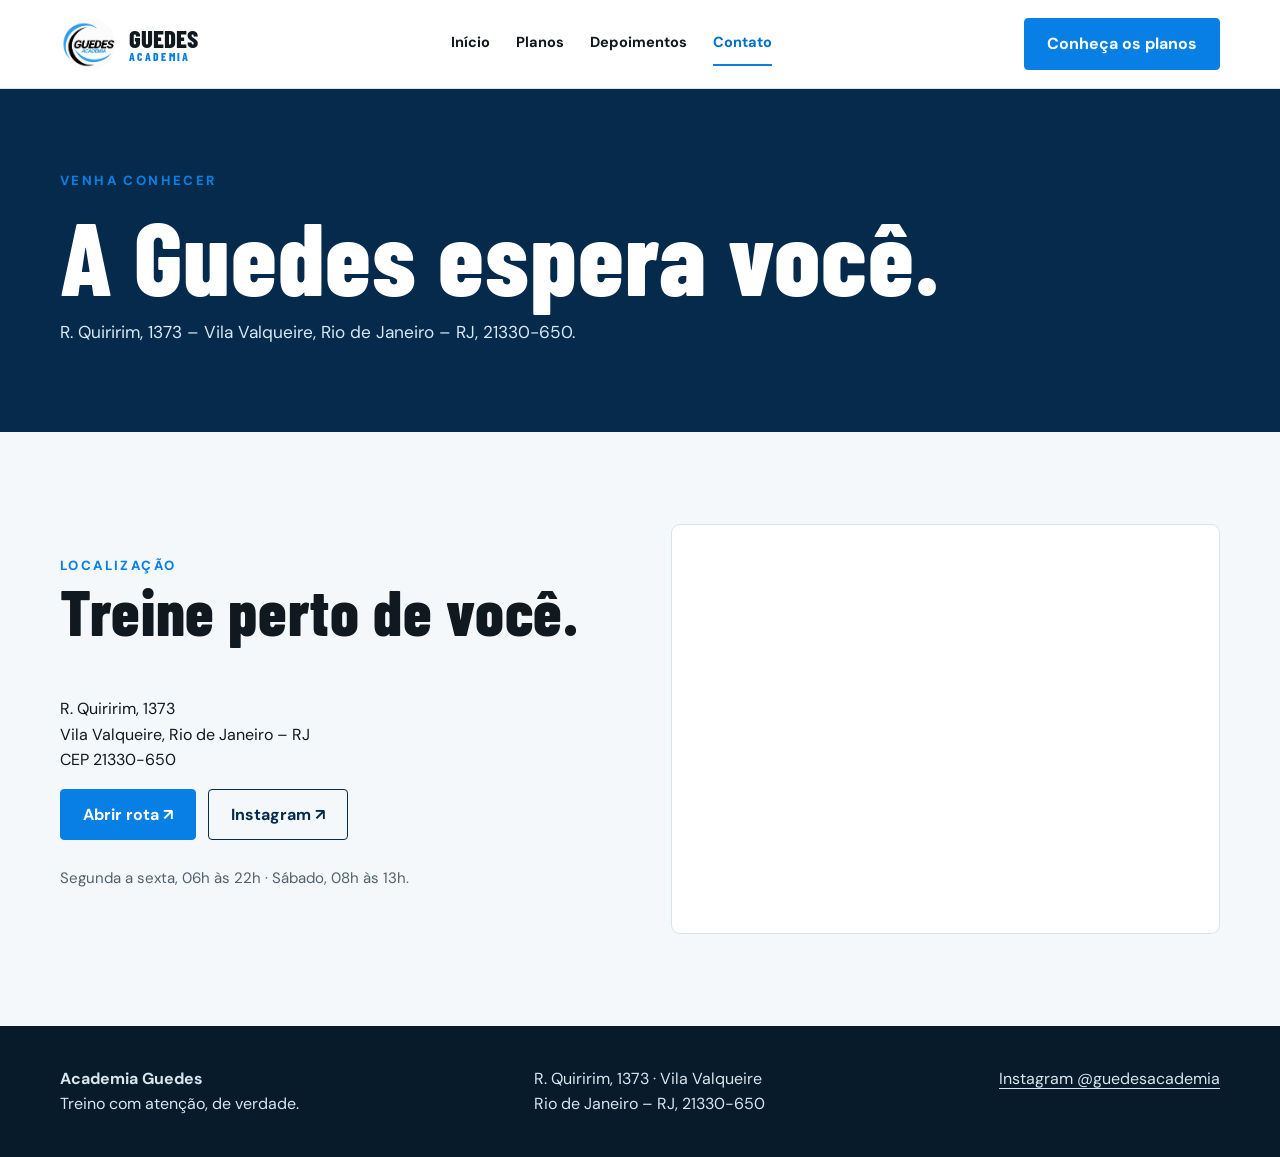
==== contato.html @ 621e3c0f "Adiciona versão atual do site da Academia Guedes" ====
<!doctype html><html lang="pt-BR"><head><meta charset="utf-8"><meta name="viewport" content="width=device-width,initial-scale=1"><meta name="description" content="Veja o endereço, horários e Instagram da Academia Guedes em Vila Valqueire."><title>Localização e contato | Academia Guedes</title><link rel="icon" type="image/svg+xml" href="data:image/svg+xml,%3Csvg xmlns='http://www.w3.org/2000/svg' viewBox='0 0 64 64'%3E%3Crect width='64' height='64' rx='16' fill='%2307263c'/%3E%3Ctext x='32' y='45' text-anchor='middle' fill='%2354baff' font-size='42' font-family='Arial' font-weight='bold'%3EG%3C/text%3E%3C/svg%3E"><link rel="stylesheet" href="style.css"></head><body><header class="top"><div class="wrap nav"><a href="index.html" class="brand" aria-label="Academia Guedes, início"><img src="assets/logo.png" alt="Logo da Academia Guedes"><span>GUEDES<small>ACADEMIA</small></span></a><nav class="links" aria-label="Navegação principal"><a href="index.html">Início</a><a href="planos.html">Planos</a><a href="depoimentos.html">Depoimentos</a><a href="contato.html" aria-current="page">Contato</a></nav><a class="nav-cta" href="planos.html">Conheça os planos</a></div></header><main><section class="page-hero"><div class="wrap"><span class="eyebrow">Venha conhecer</span><h1>A Guedes espera você.</h1><p>R. Quiririm, 1373 – Vila Valqueire, Rio de Janeiro – RJ, 21330-650.</p></div></section><section class="section"><div class="wrap split"><div><span class="eyebrow">Localização</span><h2>Treine perto de você.</h2><p>R. Quiririm, 1373<br>Vila Valqueire, Rio de Janeiro – RJ<br>CEP 21330-650</p><div class="social"><a class="btn" href="https://www.google.com/maps/search/?api=1&amp;query=R.+Quiririm,+1373,+Vila+Valqueire,+Rio+de+Janeiro" target="_blank" rel="noopener noreferrer">Abrir rota ↗</a><a class="btn outline" href="https://www.instagram.com/guedesacademia/" target="_blank" rel="noopener noreferrer">Instagram ↗</a></div><p class="small" style="margin-top:26px">Segunda a sexta, 06h às 22h · Sábado, 08h às 13h.</p></div><div class="location"><iframe title="Mapa da Academia Guedes" loading="lazy" referrerpolicy="no-referrer-when-downgrade" src="https://www.google.com/maps?q=R.%20Quiririm%2C%201373%2C%20Vila%20Valqueire%2C%20Rio%20de%20Janeiro&amp;output=embed"></iframe></div></div></section></main><footer class="footer"><div class="wrap foot-grid"><div><strong>Academia Guedes</strong><br>Treino com atenção, de verdade.</div><div>R. Quiririm, 1373 · Vila Valqueire<br>Rio de Janeiro – RJ, 21330-650</div><div><a href="https://www.instagram.com/guedesacademia/" target="_blank" rel="noopener noreferrer">Instagram @guedesacademia</a></div></div></footer></body></html>
---- style.css ----
@import url('https://fonts.googleapis.com/css2?family=Barlow+Condensed:wght@500;600;700;800&family=DM+Sans:wght@400;500;600;700&display=swap');
:root{--blue:#087fe4;--deep:#062a4b;--ink:#101820;--muted:#51616e;--line:#d9e3e9;--white:#fff}*{box-sizing:border-box}html{scroll-behavior:smooth}body{margin:0;background:#f4f8fb;color:var(--ink);font:16px/1.6 'DM Sans',Arial,sans-serif}img{display:block;max-width:100%}a{color:inherit;text-decoration:none}button{font:inherit}h1,h2,h3,p{margin-top:0}h1,h2,h3{font-family:'Barlow Condensed',Impact,sans-serif;line-height:1.02;letter-spacing:.01em}h1{font-size:clamp(3.4rem,8vw,7rem);font-weight:800}h2{font-size:clamp(2.5rem,5vw,4.5rem);font-weight:800}h3{font-size:2rem}.wrap{width:min(1160px,calc(100% - 40px));margin:auto}.top{background:#fff;border-bottom:1px solid var(--line)}.nav{display:flex;align-items:center;justify-content:space-between;min-height:88px;gap:20px}.brand{display:flex;align-items:center;gap:10px;flex-shrink:0;font-family:'Barlow Condensed',sans-serif;font-size:1.55rem;font-weight:800;line-height:1}.brand img{width:59px;height:59px;object-fit:contain}.brand small{display:block;color:var(--blue);font-size:.72rem;letter-spacing:.2em}.links{display:flex;align-items:center;gap:26px;font-weight:700;font-size:.91rem}.links a{border-bottom:2px solid transparent;padding:9px 0}.links a:hover,.links a[aria-current=page]{color:#006fc7;border-color:var(--blue)}.nav-cta,.btn{display:inline-flex;align-items:center;justify-content:center;gap:9px;background:var(--blue);border:1px solid var(--blue);color:#fff;padding:12px 22px;border-radius:4px;font-weight:700;transition:transform .2s,background .2s}.btn:hover,.nav-cta:hover{background:#0069c2;transform:translateY(-2px)}.btn.outline{background:transparent;color:var(--deep);border-color:var(--deep)}.btn.outline:hover{background:#e5f4fe}.btn.muted{background:#d9e3e9;border-color:#d9e3e9;color:#425765;cursor:not-allowed}.eyebrow{color:var(--blue);text-transform:uppercase;letter-spacing:.18em;font-size:.83rem;font-weight:800}.hero{background:var(--deep);color:#fff;overflow:hidden}.hero-grid{display:grid;grid-template-columns:1fr .86fr;min-height:620px}.hero-copy{padding:96px 44px 90px 0;display:flex;flex-direction:column;align-items:flex-start;justify-content:center}.hero h1{margin:15px 0 18px;max-width:660px}.hero h1 em{font-style:normal;color:#45c2ff}.hero p{max-width:530px;color:#d5e9f5;font-size:1.12rem}.hero-actions{display:flex;flex-wrap:wrap;gap:13px;margin-top:22px}.hero-photo{position:relative;min-height:440px}.hero-photo img{position:absolute;width:100%;height:100%;object-fit:cover;object-position:center 38%}.hero-photo:after{content:'';position:absolute;inset:0;background:linear-gradient(90deg,var(--deep) 0%,transparent 25%)}.section{padding:92px 0}.section.alt{background:#fff}.section-title{max-width:750px;margin-bottom:38px}.section-title p{color:var(--muted);max-width:630px}.split{display:grid;grid-template-columns:1fr 1fr;gap:62px;align-items:center}.split img{width:100%;height:520px;object-fit:cover;object-position:center 35%;border-radius:10px}.values{display:grid;grid-template-columns:repeat(3,1fr);gap:18px}.value,.card,.quote,.hours,.location{background:#fff;border:1px solid var(--line);border-radius:9px;padding:30px}.value{border-top:4px solid var(--blue)}.value span{font-family:'Barlow Condensed',sans-serif;font-size:2.3rem;color:var(--blue);font-weight:800}.value h3{margin:7px 0 10px}.value p,.card p,.quote p{color:var(--muted);margin-bottom:0}.feature{background:#093d70;color:#fff}.feature .split img{height:500px}.feature p{color:#cce3f1}.feature .eyebrow{color:#63d0ff}.compact{padding:65px 0}.hours-grid{display:grid;grid-template-columns:1fr 1fr;gap:20px}.hours strong{display:block;font:700 2rem 'Barlow Condensed',sans-serif}.hours b{font:800 3.4rem 'Barlow Condensed',sans-serif;color:var(--blue)}.banner{background:var(--deep);color:#fff;padding:72px 0}.banner .wrap{display:flex;justify-content:space-between;align-items:center;gap:20px}.banner h2{margin:0}.footer{background:#071b2a;color:#d7e6ef;padding:40px 0}.foot-grid{display:flex;justify-content:space-between;gap:30px}.footer a{text-decoration:underline;text-underline-offset:4px}.page-hero{background:var(--deep);color:#fff;padding:78px 0 68px}.page-hero h1{margin:10px 0 12px}.page-hero p{color:#d7e8f4;max-width:690px;font-size:1.08rem}.plans{display:grid;grid-template-columns:repeat(2,1fr);gap:20px}.plan{background:#fff;border:1px solid var(--line);border-top:5px solid var(--blue);border-radius:9px;padding:32px}.plan h3{margin:5px 0 20px}.plan .price-row{display:flex;align-items:baseline;justify-content:space-between;gap:16px;padding:14px 0;border-top:1px solid var(--line)}.plan .price-row strong{font:800 2rem 'Barlow Condensed',sans-serif;color:#006ec8;white-space:nowrap}.plan .btn{width:100%;margin-top:22px}.note{padding:17px 21px;background:#e5f4fe;border-left:4px solid var(--blue);margin-top:26px}.quotes{display:grid;grid-template-columns:repeat(2,1fr);gap:20px}.quote{position:relative;padding-top:48px}.quote:before{content:'“';position:absolute;top:8px;color:var(--blue);font:800 4rem 'Barlow Condensed',sans-serif}.quote p{color:var(--ink);font-size:1.05rem}.quote strong{display:block;margin-top:20px;color:#0076d1}.video-box{width:min(490px,100%);margin:0 auto}.video-box iframe{width:100%;height:585px;border:0;border-radius:8px;background:#e8eef2}.video-box .btn{width:100%;margin-top:14px}.location{padding:0;overflow:hidden}.location iframe{width:100%;height:400px;border:0}.location-text{padding:30px}.location-text p{margin:0 0 18px}.social{display:flex;gap:12px;flex-wrap:wrap}.small{color:var(--muted);font-size:.94rem}@media(max-width:850px){.nav{flex-wrap:wrap;padding:12px 0}.links{order:3;width:100%;overflow-x:auto;gap:22px;white-space:nowrap;padding-bottom:4px}.nav-cta{margin-left:auto}.hero-grid,.split{grid-template-columns:1fr}.hero-copy{padding:66px 0 50px}.hero-photo{min-height:420px}.hero-photo:after{background:linear-gradient(180deg,var(--deep),transparent 20%)}.split{gap:28px}.split img,.feature .split img{height:440px}.values{grid-template-columns:1fr}.banner .wrap{display:block}.banner .btn{margin-top:24px}}@media(max-width:600px){.wrap{width:min(100% - 30px,1160px)}.brand{font-size:1.35rem}.brand img{width:48px;height:48px}.nav-cta{display:none}.hero-copy{padding-top:56px}.hero-photo{min-height:360px}.hero p{font-size:1rem}.section{padding:64px 0}.plans,.quotes,.hours-grid{grid-template-columns:1fr}.plan,.quote,.value{padding:24px}.page-hero{padding:58px 0}.foot-grid{display:block}.foot-grid>div+div{margin-top:20px}}
/* Somente a foto de orientação mostra o retrato completo. */
.split img[src="assets/orientacao.webp"]{height:620px;object-fit:contain;object-position:center;background:#e8eff4}
@media(max-width:850px){.split img[src="assets/orientacao.webp"]{height:560px}}
@media(max-width:600px){.split img[src="assets/orientacao.webp"]{height:480px}}
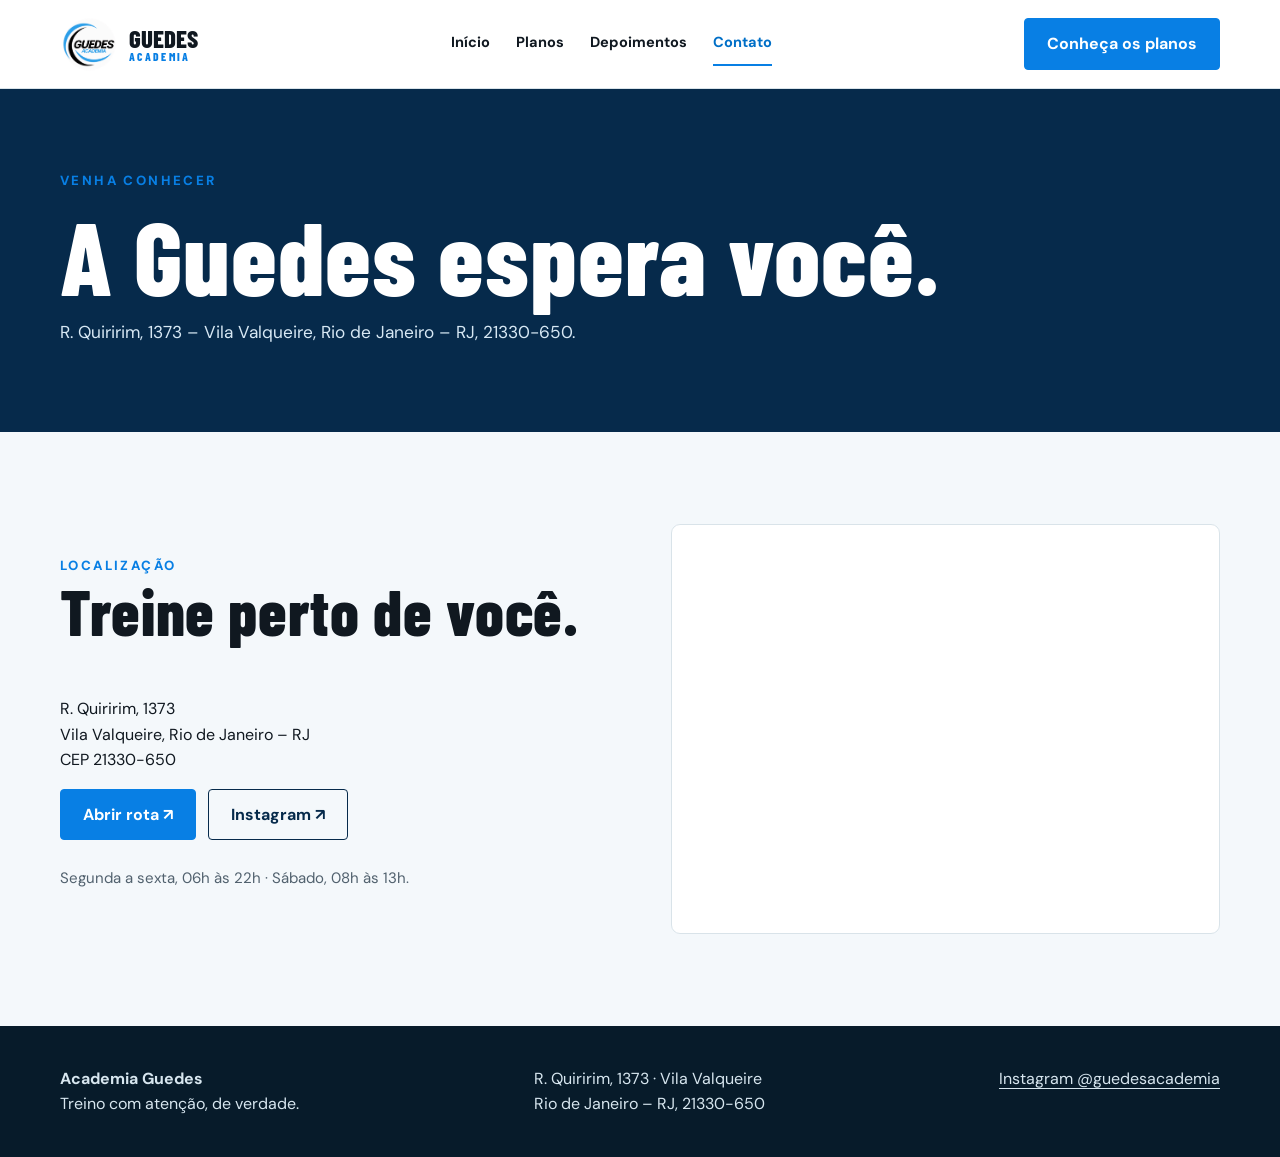
==== commit d9d26620: "Corrige animação de entrada ao rolar e atualiza cache" ====
--- a/contato.html
+++ b/contato.html
@@ -1 +1 @@
-<!doctype html><html lang="pt-BR"><head><meta charset="utf-8"><meta name="viewport" content="width=device-width,initial-scale=1"><meta name="description" content="Veja o endereço, horários e Instagram da Academia Guedes em Vila Valqueire."><title>Localização e contato | Academia Guedes</title><link rel="icon" type="image/svg+xml" href="data:image/svg+xml,%3Csvg xmlns='http://www.w3.org/2000/svg' viewBox='0 0 64 64'%3E%3Crect width='64' height='64' rx='16' fill='%2307263c'/%3E%3Ctext x='32' y='45' text-anchor='middle' fill='%2354baff' font-size='42' font-family='Arial' font-weight='bold'%3EG%3C/text%3E%3C/svg%3E"><link rel="stylesheet" href="style.css"></head><body><header class="top"><div class="wrap nav"><a href="index.html" class="brand" aria-label="Academia Guedes, início"><img src="assets/logo.png" alt="Logo da Academia Guedes"><span>GUEDES<small>ACADEMIA</small></span></a><nav class="links" aria-label="Navegação principal"><a href="index.html">Início</a><a href="planos.html">Planos</a><a href="depoimentos.html">Depoimentos</a><a href="contato.html" aria-current="page">Contato</a></nav><a class="nav-cta" href="planos.html">Conheça os planos</a></div></header><main><section class="page-hero"><div class="wrap"><span class="eyebrow">Venha conhecer</span><h1>A Guedes espera você.</h1><p>R. Quiririm, 1373 – Vila Valqueire, Rio de Janeiro – RJ, 21330-650.</p></div></section><section class="section"><div class="wrap split"><div><span class="eyebrow">Localização</span><h2>Treine perto de você.</h2><p>R. Quiririm, 1373<br>Vila Valqueire, Rio de Janeiro – RJ<br>CEP 21330-650</p><div class="social"><a class="btn" href="https://www.google.com/maps/search/?api=1&amp;query=R.+Quiririm,+1373,+Vila+Valqueire,+Rio+de+Janeiro" target="_blank" rel="noopener noreferrer">Abrir rota ↗</a><a class="btn outline" href="https://www.instagram.com/guedesacademia/" target="_blank" rel="noopener noreferrer">Instagram ↗</a></div><p class="small" style="margin-top:26px">Segunda a sexta, 06h às 22h · Sábado, 08h às 13h.</p></div><div class="location"><iframe title="Mapa da Academia Guedes" loading="lazy" referrerpolicy="no-referrer-when-downgrade" src="https://www.google.com/maps?q=R.%20Quiririm%2C%201373%2C%20Vila%20Valqueire%2C%20Rio%20de%20Janeiro&amp;output=embed"></iframe></div></div></section></main><footer class="footer"><div class="wrap foot-grid"><div><strong>Academia Guedes</strong><br>Treino com atenção, de verdade.</div><div>R. Quiririm, 1373 · Vila Valqueire<br>Rio de Janeiro – RJ, 21330-650</div><div><a href="https://www.instagram.com/guedesacademia/" target="_blank" rel="noopener noreferrer">Instagram @guedesacademia</a></div></div></footer></body></html>+<!doctype html><html lang="pt-BR"><head><meta charset="utf-8"><meta name="viewport" content="width=device-width,initial-scale=1"><meta name="description" content="Veja o endereço, horários e Instagram da Academia Guedes em Vila Valqueire."><title>Localização e contato | Academia Guedes</title><link rel="icon" type="image/svg+xml" href="data:image/svg+xml,%3Csvg xmlns='http://www.w3.org/2000/svg' viewBox='0 0 64 64'%3E%3Crect width='64' height='64' rx='16' fill='%2307263c'/%3E%3Ctext x='32' y='45' text-anchor='middle' fill='%2354baff' font-size='42' font-family='Arial' font-weight='bold'%3EG%3C/text%3E%3C/svg%3E"><link rel="stylesheet" href="style.css?v=3"><script defer src="reveal.js?v=3"></script></head><body><header class="top"><div class="wrap nav"><a href="index.html" class="brand" aria-label="Academia Guedes, início"><img src="assets/logo.png" alt="Logo da Academia Guedes"><span>GUEDES<small>ACADEMIA</small></span></a><nav class="links" aria-label="Navegação principal"><a href="index.html">Início</a><a href="planos.html">Planos</a><a href="depoimentos.html">Depoimentos</a><a href="contato.html" aria-current="page">Contato</a></nav><a class="nav-cta" href="planos.html">Conheça os planos</a></div></header><main><section class="page-hero"><div class="wrap"><span class="eyebrow">Venha conhecer</span><h1>A Guedes espera você.</h1><p>R. Quiririm, 1373 – Vila Valqueire, Rio de Janeiro – RJ, 21330-650.</p></div></section><section class="section"><div class="wrap split"><div><span class="eyebrow">Localização</span><h2>Treine perto de você.</h2><p>R. Quiririm, 1373<br>Vila Valqueire, Rio de Janeiro – RJ<br>CEP 21330-650</p><div class="social"><a class="btn" href="https://www.google.com/maps/search/?api=1&amp;query=R.+Quiririm,+1373,+Vila+Valqueire,+Rio+de+Janeiro" target="_blank" rel="noopener noreferrer">Abrir rota ↗</a><a class="btn outline" href="https://www.instagram.com/guedesacademia/" target="_blank" rel="noopener noreferrer">Instagram ↗</a></div><p class="small" style="margin-top:26px">Segunda a sexta, 06h às 22h · Sábado, 08h às 13h.</p></div><div class="location"><iframe title="Mapa da Academia Guedes" loading="lazy" referrerpolicy="no-referrer-when-downgrade" src="https://www.google.com/maps?q=R.%20Quiririm%2C%201373%2C%20Vila%20Valqueire%2C%20Rio%20de%20Janeiro&amp;output=embed"></iframe></div></div></section></main><footer class="footer"><div class="wrap foot-grid"><div><strong>Academia Guedes</strong><br>Treino com atenção, de verdade.</div><div>R. Quiririm, 1373 · Vila Valqueire<br>Rio de Janeiro – RJ, 21330-650</div><div><a href="https://www.instagram.com/guedesacademia/" target="_blank" rel="noopener noreferrer">Instagram @guedesacademia</a></div></div></footer></body></html>
--- a/style.css
+++ b/style.css
@@ -4,3 +4,13 @@
 .split img[src="assets/orientacao.webp"]{height:620px;object-fit:contain;object-position:center;background:#e8eff4}
 @media(max-width:850px){.split img[src="assets/orientacao.webp"]{height:560px}}
 @media(max-width:600px){.split img[src="assets/orientacao.webp"]{height:480px}}
+
+/* Revela cada bloco quando ele entra na tela. Sem JavaScript, tudo permanece visível. */
+@media(prefers-reduced-motion:no-preference){
+  .has-reveal .reveal:not(.revealed){opacity:0;transform:translateY(38px)}
+  .has-reveal .reveal.revealed{animation:guedes-entrar .8s cubic-bezier(.18,.75,.22,1) both}
+  .has-reveal .value:nth-child(2),.has-reveal .plan:nth-child(2),.has-reveal .quote:nth-child(2){animation-delay:90ms}
+  .has-reveal .value:nth-child(3),.has-reveal .plan:nth-child(3),.has-reveal .quote:nth-child(3){animation-delay:180ms}
+  .has-reveal .plan:nth-child(4),.has-reveal .quote:nth-child(4){animation-delay:270ms}
+  @keyframes guedes-entrar{from{opacity:0;transform:translateY(38px)}to{opacity:1;transform:translateY(0)}}
+}
